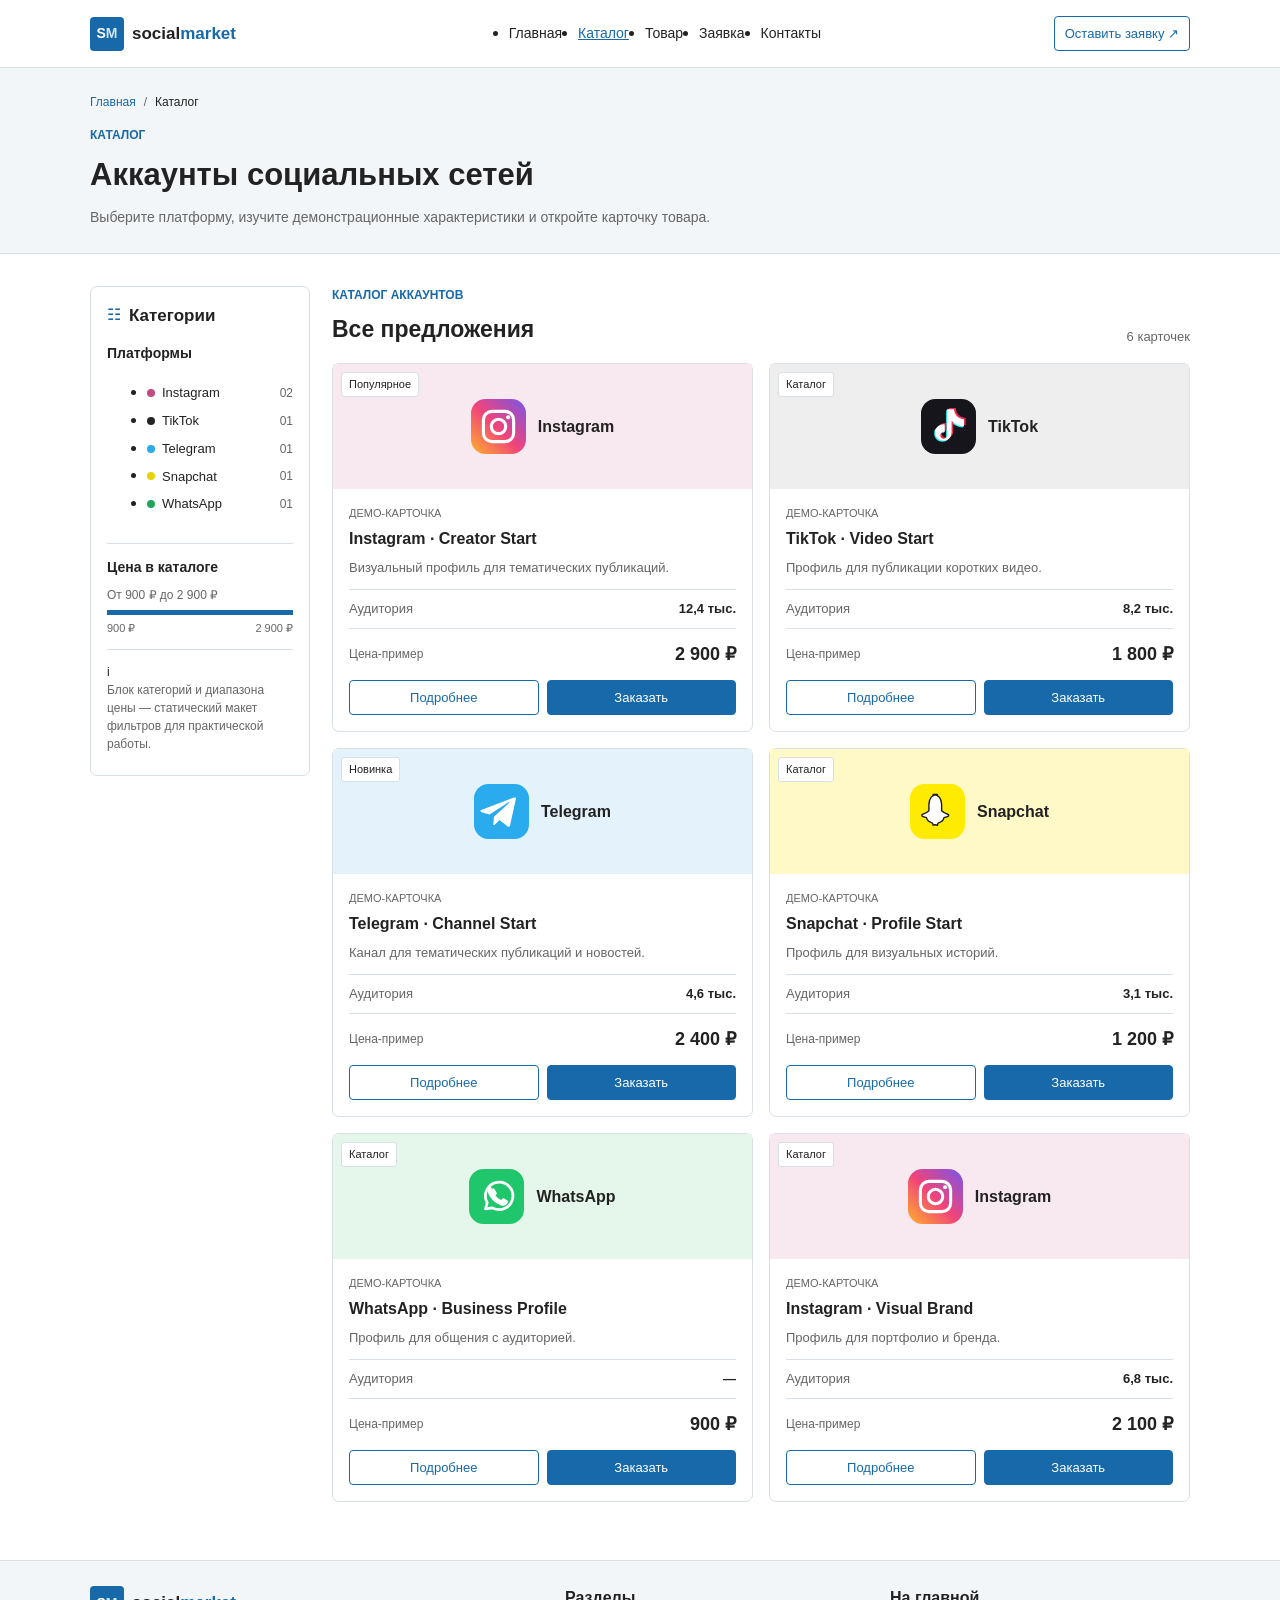
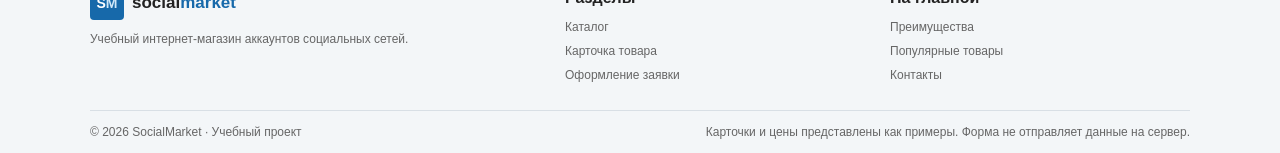
==== catalog.html @ cba3a488 "Add SocialMarket project" ====
<!DOCTYPE html>
<html lang="ru">
<head>
  <meta charset="UTF-8">
  <meta name="viewport" content="width=device-width, initial-scale=1.0">
  <meta name="description" content="Каталог демонстрационных карточек аккаунтов пяти социальных платформ.">
  <title>Каталог | SocialMarket</title>
  <link rel="stylesheet" href="css/style.css">
</head>
<body>
<header class="site-header">
  <div class="container site-header__inner">
    <a class="site-logo" href="index.html" aria-label="SocialMarket — главная страница">
      <span class="site-logo__mark" aria-hidden="true">S<span>M</span></span>
      <span class="site-logo__word">social<span>market</span></span>
    </a>
    <nav class="site-nav" aria-label="Основная навигация">
      <ul class="site-nav__list">
        <li><a class="site-nav__link " href="index.html">Главная</a></li>
        <li><a class="site-nav__link site-nav__link--active" aria-current="page" href="catalog.html">Каталог</a></li>
        <li><a class="site-nav__link " href="product.html">Товар</a></li>
        <li><a class="site-nav__link " href="order.html">Заявка</a></li>
        <li><a class="site-nav__link " href="contacts.html">Контакты</a></li>
      </ul>
    </nav>
    <a class="button button--small button--outline site-header__cta" href="order.html">Оставить заявку <span aria-hidden="true">↗</span></a>
  </div>
</header>
<main>
  <section class="page-intro">
    <div class="container">
      <nav class="breadcrumbs" aria-label="Хлебные крошки"><a href="index.html">Главная</a><span aria-hidden="true">/</span><span aria-current="page">Каталог</span></nav>
      <p class="eyebrow">КАТАЛОГ</p>
      <h1 class="page-intro__title">Аккаунты социальных сетей</h1>
      <p class="page-intro__text">Выберите платформу, изучите демонстрационные характеристики и откройте карточку товара.</p>
    </div>
  </section>
  <section class="section section--catalog">
    <div class="container catalog-layout">
      <aside class="catalog-filters" aria-labelledby="catalog-filters-title">
        <div class="catalog-filters__header"><span class="catalog-filters__icon" aria-hidden="true">☷</span><h2 id="catalog-filters-title">Категории</h2></div>
        <div class="catalog-filters__group">
          <h3>Платформы</h3>
          <ul class="category-list">
            <li><a href="#instagram-creator"><span class="category-list__dot category-list__dot--instagram"></span>Instagram <span>02</span></a></li>
            <li><a href="#tiktok-creator"><span class="category-list__dot category-list__dot--tiktok"></span>TikTok <span>01</span></a></li>
            <li><a href="#telegram-channel"><span class="category-list__dot category-list__dot--telegram"></span>Telegram <span>01</span></a></li>
            <li><a href="#snapchat-profile"><span class="category-list__dot category-list__dot--snapchat"></span>Snapchat <span>01</span></a></li>
            <li><a href="#whatsapp-business"><span class="category-list__dot category-list__dot--whatsapp"></span>WhatsApp <span>01</span></a></li>
          </ul>
        </div>
        <div class="catalog-filters__group catalog-filters__group--price">
          <h3>Цена в каталоге</h3>
          <p>От 900 ₽ до 2 900 ₽</p>
          <div class="price-range" aria-hidden="true"><span></span></div>
          <div class="price-range__labels"><span>900 ₽</span><span>2 900 ₽</span></div>
        </div>
        <div class="catalog-filters__note"><span aria-hidden="true">i</span><p>Блок категорий и диапазона цены — статический макет фильтров для практической работы.</p></div>
      </aside>
      <section class="catalog-products" aria-labelledby="catalog-products-title">
        <div class="catalog-products__header"><div><p class="eyebrow">КАТАЛОГ АККАУНТОВ</p><h2 id="catalog-products-title">Все предложения</h2></div><span class="catalog-products__count">6 карточек</span></div>
        <div class="products-grid products-grid--catalog">
          <article class="product-card" id="instagram-creator" data-platform="instagram">
  <div class="product-card__visual product-card__visual--instagram">
    <span class="product-card__badge">Популярное</span>
    <img class="product-card__icon" src="images/instagram.svg" alt="Иконка Instagram" width="76" height="76">
    <span class="product-card__platform">Instagram</span>
  </div>
  <div class="product-card__body">
    <p class="product-card__eyebrow">ДЕМО-КАРТОЧКА</p>
    <h3 class="product-card__title">Instagram · Creator Start</h3>
    <p class="product-card__description">Визуальный профиль для тематических публикаций.</p>
    <div class="product-card__facts">
      <span>Аудитория</span><strong>12,4 тыс.</strong>
    </div>
    <div class="product-card__bottom">
      <div class="product-card__price"><span>Цена-пример</span><strong>2 900 ₽</strong></div>
      <div class="product-card__actions">
        <a class="button button--small button--outline" href="product.html?item=instagram-creator">Подробнее</a>
        <button class="button button--small button--primary" type="button" data-open-dialog data-product="Instagram · Creator Start">Заказать</button>
      </div>
    </div>
  </div>
</article>
<article class="product-card" id="tiktok-creator" data-platform="tiktok">
  <div class="product-card__visual product-card__visual--tiktok">
    <span class="product-card__badge product-card__badge--muted">Каталог</span>
    <img class="product-card__icon" src="images/tiktok.svg" alt="Иконка TikTok" width="76" height="76">
    <span class="product-card__platform">TikTok</span>
  </div>
  <div class="product-card__body">
    <p class="product-card__eyebrow">ДЕМО-КАРТОЧКА</p>
    <h3 class="product-card__title">TikTok · Video Start</h3>
    <p class="product-card__description">Профиль для публикации коротких видео.</p>
    <div class="product-card__facts">
      <span>Аудитория</span><strong>8,2 тыс.</strong>
    </div>
    <div class="product-card__bottom">
      <div class="product-card__price"><span>Цена-пример</span><strong>1 800 ₽</strong></div>
      <div class="product-card__actions">
        <a class="button button--small button--outline" href="product.html?item=tiktok-creator">Подробнее</a>
        <button class="button button--small button--primary" type="button" data-open-dialog data-product="TikTok · Video Start">Заказать</button>
      </div>
    </div>
  </div>
</article>
<article class="product-card" id="telegram-channel" data-platform="telegram">
  <div class="product-card__visual product-card__visual--telegram">
    <span class="product-card__badge">Новинка</span>
    <img class="product-card__icon" src="images/telegram.svg" alt="Иконка Telegram" width="76" height="76">
    <span class="product-card__platform">Telegram</span>
  </div>
  <div class="product-card__body">
    <p class="product-card__eyebrow">ДЕМО-КАРТОЧКА</p>
    <h3 class="product-card__title">Telegram · Channel Start</h3>
    <p class="product-card__description">Канал для тематических публикаций и новостей.</p>
    <div class="product-card__facts">
      <span>Аудитория</span><strong>4,6 тыс.</strong>
    </div>
    <div class="product-card__bottom">
      <div class="product-card__price"><span>Цена-пример</span><strong>2 400 ₽</strong></div>
      <div class="product-card__actions">
        <a class="button button--small button--outline" href="product.html?item=telegram-channel">Подробнее</a>
        <button class="button button--small button--primary" type="button" data-open-dialog data-product="Telegram · Channel Start">Заказать</button>
      </div>
    </div>
  </div>
</article>
<article class="product-card" id="snapchat-profile" data-platform="snapchat">
  <div class="product-card__visual product-card__visual--snapchat">
    <span class="product-card__badge product-card__badge--muted">Каталог</span>
    <img class="product-card__icon" src="images/snapchat.svg" alt="Иконка Snapchat" width="76" height="76">
    <span class="product-card__platform">Snapchat</span>
  </div>
  <div class="product-card__body">
    <p class="product-card__eyebrow">ДЕМО-КАРТОЧКА</p>
    <h3 class="product-card__title">Snapchat · Profile Start</h3>
    <p class="product-card__description">Профиль для визуальных историй.</p>
    <div class="product-card__facts">
      <span>Аудитория</span><strong>3,1 тыс.</strong>
    </div>
    <div class="product-card__bottom">
      <div class="product-card__price"><span>Цена-пример</span><strong>1 200 ₽</strong></div>
      <div class="product-card__actions">
        <a class="button button--small button--outline" href="product.html?item=snapchat-profile">Подробнее</a>
        <button class="button button--small button--primary" type="button" data-open-dialog data-product="Snapchat · Profile Start">Заказать</button>
      </div>
    </div>
  </div>
</article>
<article class="product-card" id="whatsapp-business" data-platform="whatsapp">
  <div class="product-card__visual product-card__visual--whatsapp">
    <span class="product-card__badge product-card__badge--muted">Каталог</span>
    <img class="product-card__icon" src="images/whatsapp.svg" alt="Иконка WhatsApp" width="76" height="76">
    <span class="product-card__platform">WhatsApp</span>
  </div>
  <div class="product-card__body">
    <p class="product-card__eyebrow">ДЕМО-КАРТОЧКА</p>
    <h3 class="product-card__title">WhatsApp · Business Profile</h3>
    <p class="product-card__description">Профиль для общения с аудиторией.</p>
    <div class="product-card__facts">
      <span>Аудитория</span><strong>—</strong>
    </div>
    <div class="product-card__bottom">
      <div class="product-card__price"><span>Цена-пример</span><strong>900 ₽</strong></div>
      <div class="product-card__actions">
        <a class="button button--small button--outline" href="product.html?item=whatsapp-business">Подробнее</a>
        <button class="button button--small button--primary" type="button" data-open-dialog data-product="WhatsApp · Business Profile">Заказать</button>
      </div>
    </div>
  </div>
</article>
<article class="product-card" id="instagram-visual" data-platform="instagram">
  <div class="product-card__visual product-card__visual--instagram">
    <span class="product-card__badge product-card__badge--muted">Каталог</span>
    <img class="product-card__icon" src="images/instagram.svg" alt="Иконка Instagram" width="76" height="76">
    <span class="product-card__platform">Instagram</span>
  </div>
  <div class="product-card__body">
    <p class="product-card__eyebrow">ДЕМО-КАРТОЧКА</p>
    <h3 class="product-card__title">Instagram · Visual Brand</h3>
    <p class="product-card__description">Профиль для портфолио и бренда.</p>
    <div class="product-card__facts">
      <span>Аудитория</span><strong>6,8 тыс.</strong>
    </div>
    <div class="product-card__bottom">
      <div class="product-card__price"><span>Цена-пример</span><strong>2 100 ₽</strong></div>
      <div class="product-card__actions">
        <a class="button button--small button--outline" href="product.html?item=instagram-visual">Подробнее</a>
        <button class="button button--small button--primary" type="button" data-open-dialog data-product="Instagram · Visual Brand">Заказать</button>
      </div>
    </div>
  </div>
</article>
        </div>
      </section>
    </div>
  </section>
</main>
<footer class="site-footer">
  <div class="container site-footer__main">
    <div class="site-footer__brand">
      <a class="site-logo site-logo--footer" href="index.html" aria-label="SocialMarket — главная страница">
        <span class="site-logo__mark" aria-hidden="true">S<span>M</span></span>
        <span class="site-logo__word">social<span>market</span></span>
      </a>
      <p>Учебный интернет-магазин аккаунтов социальных сетей.</p>
    </div>
    <div class="site-footer__links">
      <span class="site-footer__label">Разделы</span>
      <a href="catalog.html">Каталог</a>
      <a href="product.html">Карточка товара</a>
      <a href="order.html">Оформление заявки</a>
    </div>
    <div class="site-footer__links">
      <span class="site-footer__label">На главной</span>
      <a href="index.html#advantages">Преимущества</a>
      <a href="index.html#popular">Популярные товары</a>
      <a href="index.html#contacts">Контакты</a>
    </div>
  </div>
  <div class="container site-footer__bottom">
    <span>© 2026 SocialMarket · Учебный проект</span>
    <span>Карточки и цены представлены как примеры. Форма не отправляет данные на сервер.</span>
  </div>
</footer>
<dialog class="order-dialog" id="order-dialog" aria-labelledby="order-dialog-title">
  <div class="order-dialog__header">
    <div>
      <p class="eyebrow">БЫСТРАЯ ЗАЯВКА</p>
      <h2 class="order-dialog__title" id="order-dialog-title">Оставить заявку</h2>
    </div>
    <button class="icon-button" type="button" data-close-dialog aria-label="Закрыть окно">×</button>
  </div>
  <p class="order-dialog__description">Заполните форму — появится подтверждение в демонстрационном режиме.</p>
  <form class="contact-form" data-request-form action="#" method="post">
  <input type="hidden" name="product" value="" data-selected-product>
  <div class="form-grid">
    <div class="form-field">
      <label for="catalog-modal-name">Имя</label>
      <input class="form-control" id="catalog-modal-name" name="name" type="text" placeholder="Как к вам обращаться?" minlength="2" maxlength="60" autocomplete="name" required>
    </div>
    <div class="form-field">
      <label for="catalog-modal-email">E-mail</label>
      <input class="form-control" id="catalog-modal-email" name="email" type="email" placeholder="example@mail.ru" autocomplete="email" required>
    </div>
    <div class="form-field">
      <label for="catalog-modal-phone">Телефон</label>
      <input class="form-control" id="catalog-modal-phone" name="phone" type="tel" inputmode="tel" placeholder="+7 900 000-00-00" pattern="[+0-9() -]{7,20}" title="Введите номер: цифры, пробелы, скобки, дефис и знак +." autocomplete="tel" required>
    </div>
    <div class="form-field">
      <label for="catalog-modal-date">Дата связи</label>
      <input class="form-control" id="catalog-modal-date" name="date" type="date" required>
    </div>
    <div class="form-field form-field--wide">
      <label for="catalog-modal-topic">Тема заявки</label>
      <select class="form-control" id="catalog-modal-topic" name="topic" required>
        <option value="" selected disabled>Выберите тему</option>
        <option value="account">Вопрос по аккаунту</option>
        <option value="catalog">Вопрос по каталогу</option>
        <option value="other">Другая тема</option>
      </select>
    </div>
    <div class="form-field form-field--wide">
      <label for="catalog-modal-comment">Комментарий</label>
      <textarea class="form-control form-control--textarea" id="catalog-modal-comment" name="comment" placeholder="Уточните ваш вопрос" minlength="4" maxlength="500" rows="4" required></textarea>
    </div>
    <div class="form-field form-field--wide">
      <label class="checkbox-field" for="catalog-modal-consent">
        <input id="catalog-modal-consent" name="consent" type="checkbox" required>
        <span>Согласен(на) на обработку данных для учебной демонстрации.</span>
      </label>
    </div>
  </div>
  <button class="button button--primary form-submit" type="submit">Отправить заявку <span aria-hidden="true">↗</span></button>
  <p class="form-message" data-form-message role="status" aria-live="polite"></p>
</form>
</dialog>
<script src="js/main.js"></script>
</body>
</html>
---- css/style.css ----
/* 1. Переменные проекта */
:root {
  --color-primary: #1769aa;
  --color-primary-dark: #12558c;
  --color-primary-light: #eaf3fa;
  --color-text: #222222;
  --color-text-light: #666666;
  --color-background: #ffffff;
  --color-section: #f3f6f8;
  --color-border: #d8dfe5;
  --color-error: #b42335;
  --color-success: #176b45;
  --space-small: 8px;
  --space-medium: 16px;
  --space-large: 24px;
  --radius-small: 4px;
  --radius-medium: 7px;
  --container-width: 1100px;
}

/* 2. Базовые стили */
* {
  box-sizing: border-box;
}

html {
  scroll-behavior: smooth;
}

body {
  margin: 0;
  color: var(--color-text);
  background: var(--color-background);
  font-family: Arial, Helvetica, sans-serif;
  font-size: 16px;
  line-height: 1.5;
}

img {
  display: block;
  max-width: 100%;
}

button,
input,
select,
textarea {
  font: inherit;
}

button {
  cursor: pointer;
}

a {
  color: var(--color-primary);
  text-decoration: none;
}

a:hover {
  color: var(--color-primary-dark);
  text-decoration: underline;
}

h1,
h2,
h3,
p {
  margin-top: 0;
}

.container {
  width: min(var(--container-width), calc(100% - 40px));
  margin: 0 auto;
}

/* 3. Ссылки, кнопки и состояния */
a:focus-visible,
button:focus-visible,
input:focus-visible,
select:focus-visible,
textarea:focus-visible {
  outline: 2px solid var(--color-primary);
  outline-offset: 3px;
}

.button {
  display: inline-block;
  padding: 9px 15px;
  border: 1px solid var(--color-primary);
  border-radius: var(--radius-small);
  color: #ffffff;
  background: var(--color-primary);
  font-size: 14px;
  text-align: center;
}

.button:hover {
  color: #ffffff;
  background: var(--color-primary-dark);
  text-decoration: none;
}

.button--secondary,
.button--outline {
  color: var(--color-primary);
  background: #ffffff;
}

.button--secondary:hover,
.button--outline:hover {
  color: var(--color-primary-dark);
  background: var(--color-primary-light);
}

.button--small {
  padding: 7px 10px;
  font-size: 13px;
}

.button--light {
  color: var(--color-primary-dark);
  background: #ffffff;
  border-color: #ffffff;
}

.button--light:hover {
  color: var(--color-primary-dark);
  background: var(--color-primary-light);
}

.button:disabled {
  color: #777777;
  background: #eeeeee;
  border-color: #cccccc;
  cursor: not-allowed;
}

.text-link {
  font-weight: 600;
}

.eyebrow {
  margin-bottom: 8px;
  color: var(--color-primary);
  font-size: 12px;
  font-weight: 700;
}

.eyebrow__dot {
  display: inline-block;
  width: 7px;
  height: 7px;
  margin-right: 5px;
  border-radius: 50%;
  background: var(--color-primary);
}

.eyebrow--light {
  color: #dcecff;
}

/* 4. Шапка и навигация. Flexbox используется для меню. */
.site-header {
  background: #ffffff;
  border-bottom: 1px solid var(--color-border);
}

.site-header__inner {
  display: flex;
  min-height: 66px;
  align-items: center;
  justify-content: space-between;
  gap: 20px;
}

.site-logo {
  display: inline-flex;
  align-items: center;
  gap: 8px;
  color: var(--color-text);
  font-weight: 700;
}

.site-logo:hover {
  color: var(--color-text);
  text-decoration: none;
}

.site-logo__mark {
  display: inline-flex;
  width: 34px;
  height: 34px;
  align-items: center;
  justify-content: center;
  border-radius: var(--radius-small);
  color: #ffffff;
  background: var(--color-primary);
  font-size: 14px;
}

.site-logo__mark span {
  color: #cfe7f8;
}

.site-logo__word {
  font-size: 17px;
}

.site-logo__word span {
  color: var(--color-primary);
}

.site-nav__list {
  display: flex;
  align-items: center;
  gap: 16px;
}

.site-nav__link {
  display: inline-block;
  padding: 7px 0;
  color: var(--color-text);
  font-size: 14px;
}

.site-nav__link:hover,
.site-nav__link--active {
  color: var(--color-primary);
  text-decoration: underline;
}

/* 5. Главная страница */
.hero {
  padding: 42px 0;
  background: var(--color-section);
}

.hero__layout {
  display: grid;
  grid-template-columns: 1fr 0.8fr;
  align-items: center;
  gap: 35px;
}

.hero__title {
  max-width: 600px;
  margin-bottom: 15px;
  font-size: 38px;
  line-height: 1.2;
}

.hero__title span {
  color: var(--color-primary);
}

.hero__text {
  max-width: 560px;
  margin-bottom: 20px;
  color: var(--color-text-light);
}

.hero__actions {
  display: flex;
  align-items: center;
  gap: 10px;
}

.hero__note {
  margin-top: 17px;
  color: var(--color-text-light);
  font-size: 13px;
}

.hero__note-icon {
  color: var(--color-success);
  font-weight: 700;
}

.hero-art {
  display: flex;
  min-height: 220px;
  align-items: center;
  justify-content: center;
}

.hero-art__orbit,
.hero-art__floating {
  display: none;
}

.hero-art__card {
  width: 300px;
  padding: 22px;
  border: 1px solid var(--color-border);
  border-radius: var(--radius-medium);
  background: #ffffff;
  text-align: center;
}

.hero-art__label {
  display: block;
  margin-bottom: 16px;
  color: var(--color-text-light);
  font-size: 12px;
}

.hero-art__icons {
  display: flex;
  justify-content: center;
  gap: 8px;
  margin-bottom: 15px;
}

.preview-icon {
  display: inline-flex;
  width: 40px;
  height: 40px;
  align-items: center;
  justify-content: center;
  border-radius: 5px;
  color: #ffffff;
  font-size: 22px;
}

.preview-icon--insta { background: #c34a82; }
.preview-icon--tiktok { background: #252525; }
.preview-icon--telegram { background: #2aabee; }
.preview-icon--snap { background: #e6d400; color: #222222; }
.preview-icon--whats { background: #20a75a; }

.hero-art__card strong,
.hero-art__small {
  display: block;
}

.hero-art__small {
  margin-top: 4px;
  color: var(--color-text-light);
  font-size: 12px;
}

.section {
  padding: 38px 0;
}

.section--white {
  background: #ffffff;
}

.section-heading {
  margin-bottom: 20px;
}

.section-heading--split {
  display: flex;
  align-items: end;
  justify-content: space-between;
  gap: 20px;
}

.section-heading__title {
  margin-bottom: 0;
  font-size: 27px;
}

.section-heading__text {
  max-width: 430px;
  margin-bottom: 0;
  color: var(--color-text-light);
  font-size: 14px;
}

.advantages-grid {
  display: grid;
  grid-template-columns: repeat(3, 1fr);
  gap: 15px;
}

.advantage-card {
  padding: 18px;
  border: 1px solid var(--color-border);
  border-radius: var(--radius-medium);
  background: #ffffff;
}

.advantage-card__number {
  display: inline-block;
  margin-bottom: 10px;
  color: var(--color-primary);
  font-weight: 700;
}

.advantage-card h3 {
  margin-bottom: 7px;
  font-size: 17px;
}

.advantage-card p {
  margin-bottom: 0;
  color: var(--color-text-light);
  font-size: 14px;
}

/* 6. Карточки товаров. Grid размещает карточки, Flexbox — содержимое. */
.products-grid {
  display: grid;
  grid-template-columns: repeat(3, 1fr);
  gap: 16px;
}

.product-card {
  position: relative;
  display: flex;
  flex-direction: column;
  border: 1px solid var(--color-border);
  border-radius: var(--radius-medium);
  background: #ffffff;
}

.product-card__visual {
  position: relative;
  display: flex;
  min-height: 125px;
  align-items: center;
  justify-content: center;
  gap: 12px;
  padding: 18px;
  background: #eef3f7;
}

.product-card__visual--instagram { background: #f8e8f0; }
.product-card__visual--tiktok { background: #eeeeee; }
.product-card__visual--telegram { background: #e4f3fb; }
.product-card__visual--snapchat { background: #fff9c7; }
.product-card__visual--whatsapp { background: #e5f6eb; }

.product-card__icon {
  width: 55px;
  height: 55px;
}

.product-card__platform {
  font-weight: 700;
}

.product-card__badge {
  position: absolute;
  top: 8px;
  left: 8px;
  padding: 3px 7px;
  border: 1px solid var(--color-border);
  border-radius: 3px;
  background: #ffffff;
  font-size: 11px;
}

.product-card__body {
  display: flex;
  flex: 1;
  flex-direction: column;
  padding: 16px;
}

.product-card__eyebrow {
  margin-bottom: 5px;
  color: var(--color-text-light);
  font-size: 11px;
}

.product-card__title {
  margin-bottom: 7px;
  font-size: 16px;
}

.product-card__description {
  margin-bottom: 12px;
  color: var(--color-text-light);
  font-size: 13px;
}

.product-card__facts {
  display: flex;
  justify-content: space-between;
  gap: 10px;
  padding: 9px 0;
  border-top: 1px solid var(--color-border);
  border-bottom: 1px solid var(--color-border);
  font-size: 13px;
}

.product-card__facts span {
  color: var(--color-text-light);
}

.product-card__bottom {
  margin-top: auto;
  padding-top: 12px;
}

.product-card__price {
  display: flex;
  align-items: center;
  justify-content: space-between;
  margin-bottom: 12px;
}

.product-card__price span {
  color: var(--color-text-light);
  font-size: 12px;
}

.product-card__price strong {
  font-size: 18px;
}

.product-card__actions {
  display: flex;
  gap: 8px;
}

.product-card__actions .button {
  flex: 1;
}

.contact-band {
  padding: 28px 0;
  color: #ffffff;
  background: var(--color-primary);
}

.contact-band__inner {
  display: flex;
  align-items: center;
  justify-content: space-between;
  gap: 20px;
}

.contact-band h2 {
  margin-bottom: 5px;
  color: #ffffff;
  font-size: 26px;
}

.contact-band p:not(.eyebrow) {
  margin-bottom: 0;
  color: #e1effa;
  font-size: 14px;
}

/* 7. Внутренние страницы и хлебные крошки */
.page-intro {
  padding: 25px 0;
  background: var(--color-section);
  border-bottom: 1px solid var(--color-border);
}

.page-intro--compact {
  padding-bottom: 25px;
}

.breadcrumbs {
  display: flex;
  gap: 8px;
  margin-bottom: 15px;
  color: var(--color-text-light);
  font-size: 12px;
}

.breadcrumbs a {
  color: var(--color-primary);
}

.breadcrumbs [aria-current="page"] {
  color: var(--color-text);
}

.page-intro__title {
  margin-bottom: 8px;
  font-size: 31px;
}

.page-intro__text {
  max-width: 680px;
  margin-bottom: 0;
  color: var(--color-text-light);
  font-size: 14px;
}

.section--catalog,
.section--product,
.section--order,
.section--contacts {
  padding-top: 32px;
}

/* 8. Каталог: боковой блок и список товаров через Grid */
.catalog-layout {
  display: grid;
  grid-template-columns: 220px 1fr;
  grid-template-areas: "filters products";
  align-items: start;
  gap: 22px;
}

.catalog-filters {
  grid-area: filters;
  padding: 16px;
  border: 1px solid var(--color-border);
  border-radius: var(--radius-medium);
  background: #ffffff;
}

.catalog-filters__header {
  display: flex;
  align-items: center;
  gap: 8px;
  margin-bottom: 15px;
}

.catalog-filters__header h2 {
  margin-bottom: 0;
  font-size: 17px;
}

.catalog-filters__icon {
  color: var(--color-primary);
}

.catalog-filters__group {
  padding-bottom: 13px;
  margin-bottom: 13px;
  border-bottom: 1px solid var(--color-border);
}

.catalog-filters__group h3 {
  margin-bottom: 8px;
  font-size: 14px;
}

.category-list {
  display: flex;
  flex-direction: column;
  gap: 5px;
}

.category-list a {
  display: flex;
  align-items: center;
  gap: 7px;
  color: var(--color-text);
  font-size: 13px;
}

.category-list a span:last-child {
  margin-left: auto;
  color: var(--color-text-light);
  font-size: 12px;
}

.category-list__dot {
  width: 8px;
  height: 8px;
  border-radius: 50%;
}

.category-list__dot--instagram { background: #c34a82; }
.category-list__dot--tiktok { background: #252525; }
.category-list__dot--telegram { background: #2aabee; }
.category-list__dot--snapchat { background: #e6d400; }
.category-list__dot--whatsapp { background: #20a75a; }

.catalog-filters__group--price p,
.catalog-filters__note p {
  margin-bottom: 6px;
  color: var(--color-text-light);
  font-size: 12px;
}

.price-range {
  height: 5px;
  background: #e3e7ea;
}

.price-range span {
  display: block;
  width: 100%;
  height: 5px;
  background: var(--color-primary);
}

.price-range__labels {
  display: flex;
  justify-content: space-between;
  margin-top: 5px;
  color: var(--color-text-light);
  font-size: 11px;
}

.catalog-filters__note {
  font-size: 12px;
}

.catalog-products {
  grid-area: products;
}

.catalog-products__header {
  display: flex;
  align-items: end;
  justify-content: space-between;
  margin-bottom: 17px;
}

.catalog-products__header h2 {
  margin-bottom: 0;
  font-size: 23px;
}

.catalog-products__count {
  color: var(--color-text-light);
  font-size: 13px;
}

.products-grid--catalog {
  grid-template-columns: repeat(2, 1fr);
}

/* 9. Страница товара и таблица */
.product-detail {
  display: grid;
  grid-template-columns: 0.8fr 1.2fr;
  border: 1px solid var(--color-border);
  border-radius: var(--radius-medium);
  background: #ffffff;
}

.product-detail__visual {
  display: flex;
  min-height: 300px;
  flex-direction: column;
  align-items: center;
  justify-content: center;
  gap: 12px;
  background: #eef3f7;
}

.product-detail__visual img {
  width: 130px;
  height: 130px;
}

.product-detail__label,
.product-detail__visual-caption {
  color: var(--color-text-light);
  font-size: 12px;
}

.product-detail__platform {
  font-weight: 700;
}

.product-detail__content {
  padding: 25px;
}

.breadcrumbs--inside {
  margin-bottom: 17px;
}

.product-detail__title {
  margin-bottom: 10px;
  font-size: 25px;
}

.product-detail__description {
  color: var(--color-text-light);
  font-size: 14px;
}

.product-detail__quickfacts {
  display: grid;
  grid-template-columns: repeat(2, 1fr);
  gap: 12px;
  margin: 18px 0;
}

.product-detail__quickfacts div {
  padding: 12px;
  background: var(--color-section);
}

.product-detail__quickfacts span,
.product-detail__purchase span {
  display: block;
  margin-bottom: 4px;
  color: var(--color-text-light);
  font-size: 12px;
}

.product-detail__purchase {
  display: flex;
  align-items: center;
  justify-content: space-between;
  gap: 15px;
  padding-top: 15px;
  border-top: 1px solid var(--color-border);
}

.product-detail__purchase strong {
  font-size: 23px;
}

.specifications {
  margin-top: 35px;
}

.specifications__aside {
  color: var(--color-text-light);
  font-size: 12px;
}

.table-wrap {
  border: 1px solid var(--color-border);
}

.specifications-table {
  width: 100%;
  border-collapse: collapse;
  text-align: left;
}

.specifications-table caption {
  padding: 12px;
  background: var(--color-section);
  text-align: left;
}

.specifications-table th,
.specifications-table td {
  padding: 11px 14px;
  border-bottom: 1px solid var(--color-border);
  font-size: 14px;
}

.specifications-table thead {
  background: var(--color-section);
}

.specifications-table tbody th {
  width: 38%;
  font-weight: 600;
}

.specifications__actions {
  display: flex;
  justify-content: space-between;
  gap: 15px;
  margin-top: 15px;
}

/* 10. Форма заявки */
.order-layout {
  display: grid;
  grid-template-columns: 0.75fr 1.25fr;
  align-items: start;
  gap: 20px;
}

.order-aside {
  padding: 22px;
  color: #ffffff;
  background: var(--color-primary);
  border-radius: var(--radius-medium);
}

.order-aside__icon {
  display: block;
  margin-bottom: 10px;
  font-size: 23px;
}

.order-aside h2 {
  margin-bottom: 10px;
  color: #ffffff;
  font-size: 23px;
}

.order-aside p:not(.eyebrow) {
  color: #e3eef7;
  font-size: 14px;
}

.order-aside__link {
  color: #ffffff;
  font-size: 13px;
}

.order-form-card {
  padding: 22px;
  border: 1px solid var(--color-border);
  border-radius: var(--radius-medium);
  background: #ffffff;
}

.order-form-card__heading {
  display: flex;
  justify-content: space-between;
  align-items: baseline;
  gap: 12px;
  margin-bottom: 18px;
}

.order-form-card__heading h2 {
  margin-bottom: 0;
  font-size: 21px;
}

.required-note {
  color: var(--color-text-light);
  font-size: 12px;
}

.form-grid {
  display: grid;
  grid-template-columns: repeat(2, 1fr);
  gap: 14px;
}

.form-field--wide {
  grid-column: 1 / -1;
}

.form-field label:not(.checkbox-field) {
  display: block;
  margin-bottom: 5px;
  font-size: 13px;
  font-weight: 600;
}

.form-control {
  display: block;
  width: 100%;
  min-height: 38px;
  padding: 8px 10px;
  border: 1px solid #cbd3da;
  border-radius: var(--radius-small);
  color: var(--color-text);
  background: #ffffff;
}

.form-control:hover {
  border-color: var(--color-primary);
}

.form-control:focus {
  border-color: var(--color-primary);
}

.form-control[aria-invalid="true"] {
  border-color: var(--color-error);
  background: #fff7f7;
}

.form-control--textarea {
  min-height: 90px;
  resize: vertical;
}

.checkbox-field {
  display: flex;
  align-items: flex-start;
  gap: 8px;
  font-size: 13px;
}

.checkbox-field input {
  margin-top: 4px;
}

.checkbox-field input[aria-invalid="true"] {
  outline: 1px solid var(--color-error);
}

.form-submit {
  margin-top: 16px;
}

.form-message {
  display: none;
  margin-top: 12px;
  padding: 10px;
  color: var(--color-success);
  background: #eaf7ef;
  border: 1px solid #b8dec7;
}

.form-message.is-visible {
  display: block;
}

/* 11. Контакты */
.contacts-layout {
  display: grid;
  grid-template-columns: 1fr 1fr;
  gap: 20px;
}

.contacts-card {
  padding: 22px;
  border: 1px solid var(--color-border);
  border-radius: var(--radius-medium);
  background: #ffffff;
}

.contacts-card--primary {
  background: var(--color-section);
}

.contacts-card__icon {
  margin-bottom: 10px;
  color: var(--color-primary);
  font-size: 24px;
}

.contacts-card h2 {
  margin-bottom: 9px;
  font-size: 23px;
}

.contacts-card p:not(.eyebrow) {
  color: var(--color-text-light);
  font-size: 14px;
}

.contacts-info__item {
  display: flex;
  gap: 12px;
  padding: 14px 0;
  border-bottom: 1px solid var(--color-border);
}

.contacts-info__item:last-child {
  border-bottom: 0;
}

.contacts-info__number {
  color: var(--color-primary);
  font-weight: 700;
}

.contacts-info h3 {
  margin-bottom: 5px;
  font-size: 16px;
}

.contacts-info p {
  margin-bottom: 6px;
  color: var(--color-text-light);
  font-size: 13px;
}

/* 12. Подвал сайта */
.site-footer {
  margin-top: 20px;
  border-top: 1px solid var(--color-border);
  background: var(--color-section);
}

.site-footer__main {
  display: grid;
  grid-template-columns: 1.5fr 1fr 1fr;
  gap: 25px;
  padding-top: 25px;
  padding-bottom: 20px;
}

.site-logo--footer {
  margin-bottom: 10px;
}

.site-footer__brand p,
.site-footer__links a,
.site-footer__bottom {
  color: var(--color-text-light);
  font-size: 12px;
}

.site-footer__label {
  display: block;
  margin-bottom: 8px;
  font-weight: 700;
}

.site-footer__links a {
  display: block;
  margin-bottom: 6px;
}

.site-footer__bottom {
  display: flex;
  justify-content: space-between;
  gap: 15px;
  padding-top: 12px;
  padding-bottom: 12px;
  border-top: 1px solid var(--color-border);
}

/* 13. Модальное окно */
.order-dialog {
  width: 620px;
  max-width: calc(100% - 30px);
  max-height: 90vh;
  overflow: auto;
  padding: 22px;
  border: 1px solid var(--color-border);
  border-radius: var(--radius-medium);
  background: #ffffff;
}

.order-dialog::backdrop {
  background: rgba(0, 0, 0, 0.45);
}

.order-dialog__header {
  display: flex;
  align-items: flex-start;
  justify-content: space-between;
  gap: 15px;
}

.order-dialog__title {
  margin-bottom: 0;
  font-size: 24px;
}

.order-dialog__description {
  margin: 10px 0 18px;
  color: var(--color-text-light);
  font-size: 14px;
}

.icon-button {
  width: 34px;
  height: 34px;
  border: 1px solid var(--color-border);
  border-radius: var(--radius-small);
  background: #ffffff;
  font-size: 20px;
}

.icon-button:hover {
  background: var(--color-section);
}
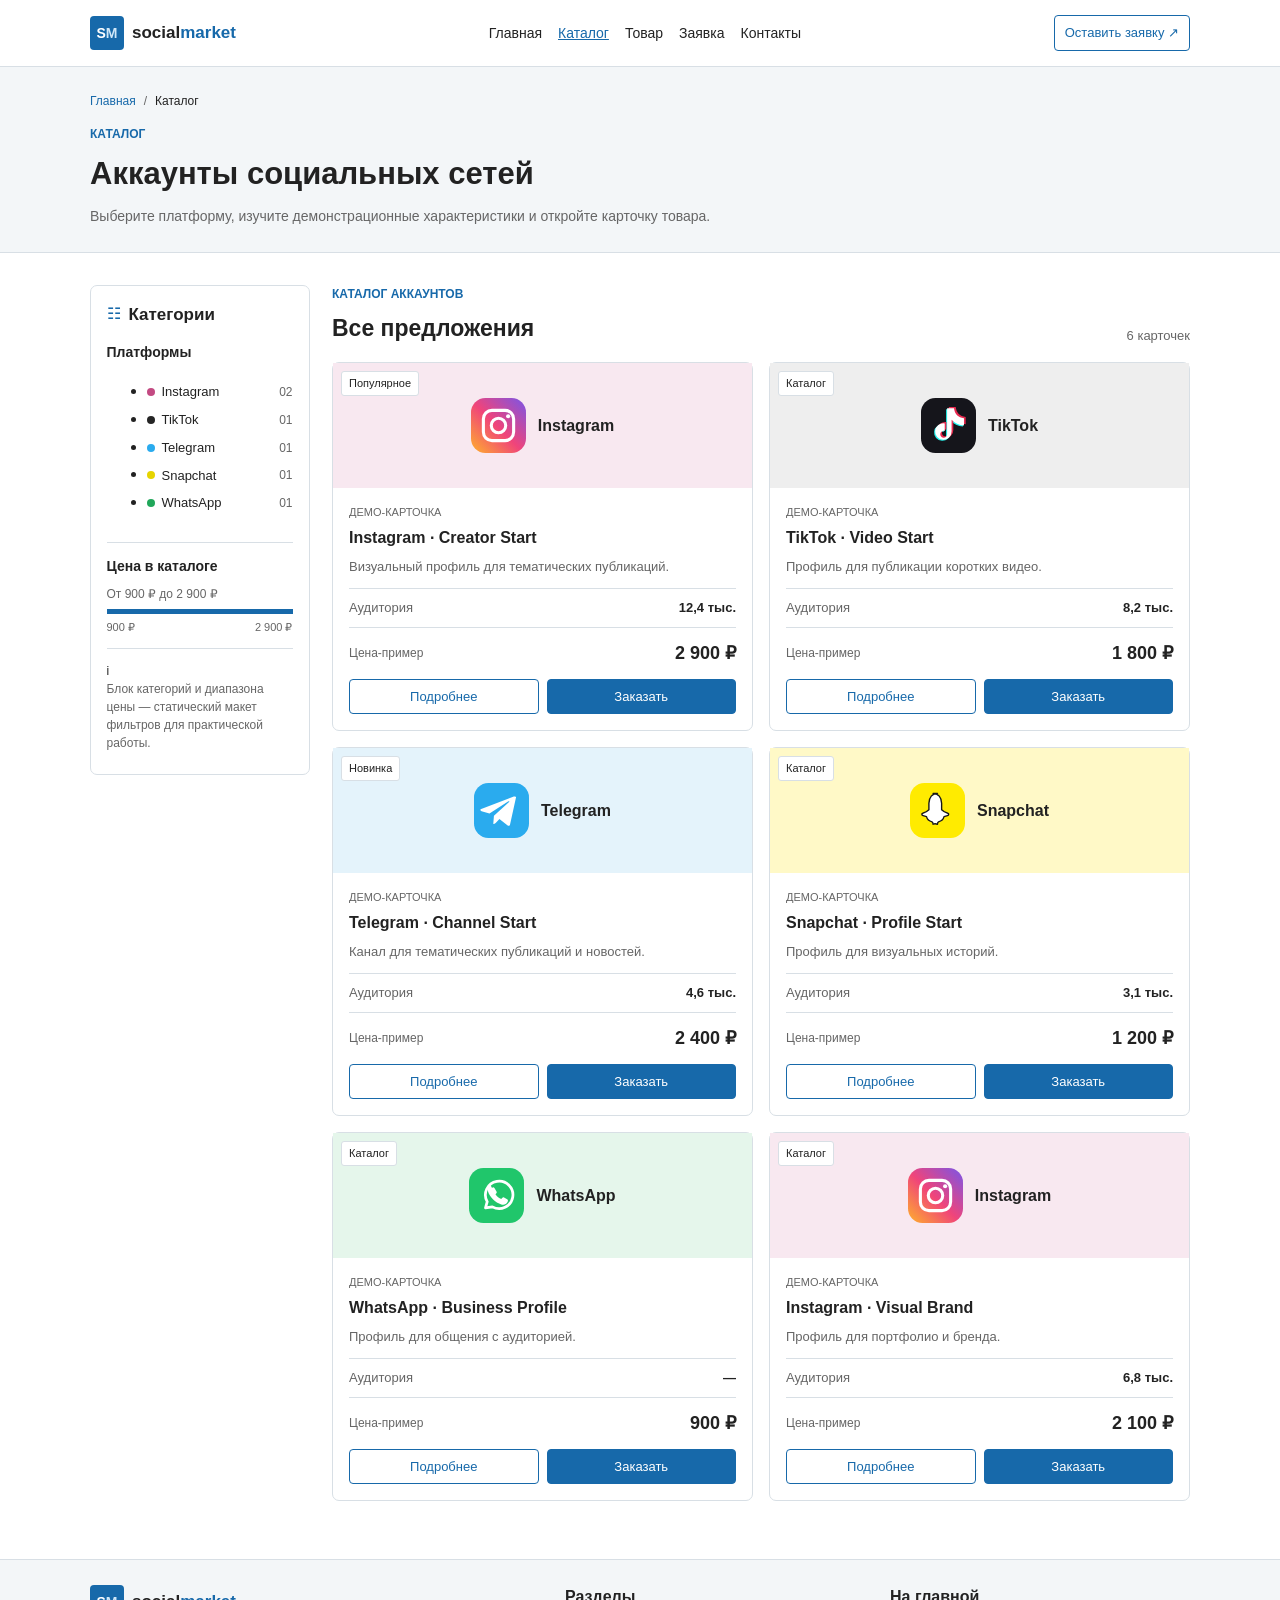
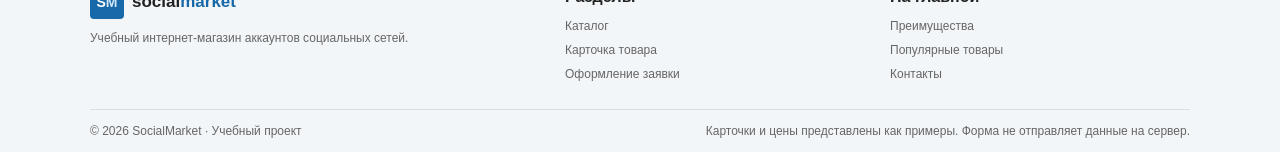
==== commit f582dabe: "refactor: apply BEM and finalize project" ====
--- a/catalog.html
+++ b/catalog.html
@@ -11,16 +11,16 @@
 <header class="site-header">
   <div class="container site-header__inner">
     <a class="site-logo" href="index.html" aria-label="SocialMarket — главная страница">
-      <span class="site-logo__mark" aria-hidden="true">S<span>M</span></span>
-      <span class="site-logo__word">social<span>market</span></span>
+      <span class="site-logo__mark" aria-hidden="true">S<span class="site-logo__mark-accent">M</span></span>
+      <span class="site-logo__word">social<span class="site-logo__word-accent">market</span></span>
     </a>
     <nav class="site-nav" aria-label="Основная навигация">
       <ul class="site-nav__list">
-        <li><a class="site-nav__link " href="index.html">Главная</a></li>
-        <li><a class="site-nav__link site-nav__link--active" aria-current="page" href="catalog.html">Каталог</a></li>
-        <li><a class="site-nav__link " href="product.html">Товар</a></li>
-        <li><a class="site-nav__link " href="order.html">Заявка</a></li>
-        <li><a class="site-nav__link " href="contacts.html">Контакты</a></li>
+        <li class="site-nav__item"><a class="site-nav__link " href="index.html">Главная</a></li>
+        <li class="site-nav__item"><a class="site-nav__link site-nav__link--active" aria-current="page" href="catalog.html">Каталог</a></li>
+        <li class="site-nav__item"><a class="site-nav__link " href="product.html">Товар</a></li>
+        <li class="site-nav__item"><a class="site-nav__link " href="order.html">Заявка</a></li>
+        <li class="site-nav__item"><a class="site-nav__link " href="contacts.html">Контакты</a></li>
       </ul>
     </nav>
     <a class="button button--small button--outline site-header__cta" href="order.html">Оставить заявку <span aria-hidden="true">↗</span></a>
@@ -29,7 +29,7 @@
 <main>
   <section class="page-intro">
     <div class="container">
-      <nav class="breadcrumbs" aria-label="Хлебные крошки"><a href="index.html">Главная</a><span aria-hidden="true">/</span><span aria-current="page">Каталог</span></nav>
+      <nav class="breadcrumbs" aria-label="Хлебные крошки"><a class="breadcrumbs__link" href="index.html">Главная</a><span class="breadcrumbs__separator" aria-hidden="true">/</span><span class="breadcrumbs__current" aria-current="page">Каталог</span></nav>
       <p class="eyebrow">КАТАЛОГ</p>
       <h1 class="page-intro__title">Аккаунты социальных сетей</h1>
       <p class="page-intro__text">Выберите платформу, изучите демонстрационные характеристики и откройте карточку товара.</p>
@@ -38,19 +38,19 @@
   <section class="section section--catalog">
     <div class="container catalog-layout">
       <aside class="catalog-filters" aria-labelledby="catalog-filters-title">
-        <div class="catalog-filters__header"><span class="catalog-filters__icon" aria-hidden="true">☷</span><h2 id="catalog-filters-title">Категории</h2></div>
+        <div class="catalog-filters__header"><span class="catalog-filters__icon" aria-hidden="true">☷</span><h2 class="catalog-filters__title" id="catalog-filters-title">Категории</h2></div>
         <div class="catalog-filters__group">
-          <h3>Платформы</h3>
+          <h3 class="catalog-filters__group-title">Платформы</h3>
           <ul class="category-list">
-            <li><a href="#instagram-creator"><span class="category-list__dot category-list__dot--instagram"></span>Instagram <span>02</span></a></li>
-            <li><a href="#tiktok-creator"><span class="category-list__dot category-list__dot--tiktok"></span>TikTok <span>01</span></a></li>
-            <li><a href="#telegram-channel"><span class="category-list__dot category-list__dot--telegram"></span>Telegram <span>01</span></a></li>
-            <li><a href="#snapchat-profile"><span class="category-list__dot category-list__dot--snapchat"></span>Snapchat <span>01</span></a></li>
-            <li><a href="#whatsapp-business"><span class="category-list__dot category-list__dot--whatsapp"></span>WhatsApp <span>01</span></a></li>
+            <li class="category-list__item"><a class="category-list__link" href="#instagram-creator"><span class="category-list__dot category-list__dot--instagram"></span>Instagram <span class="category-list__count">02</span></a></li>
+            <li class="category-list__item"><a class="category-list__link" href="#tiktok-creator"><span class="category-list__dot category-list__dot--tiktok"></span>TikTok <span class="category-list__count">01</span></a></li>
+            <li class="category-list__item"><a class="category-list__link" href="#telegram-channel"><span class="category-list__dot category-list__dot--telegram"></span>Telegram <span class="category-list__count">01</span></a></li>
+            <li class="category-list__item"><a class="category-list__link" href="#snapchat-profile"><span class="category-list__dot category-list__dot--snapchat"></span>Snapchat <span class="category-list__count">01</span></a></li>
+            <li class="category-list__item"><a class="category-list__link" href="#whatsapp-business"><span class="category-list__dot category-list__dot--whatsapp"></span>WhatsApp <span class="category-list__count">01</span></a></li>
           </ul>
         </div>
         <div class="catalog-filters__group catalog-filters__group--price">
-          <h3>Цена в каталоге</h3>
+          <h3 class="catalog-filters__group-title">Цена в каталоге</h3>
           <p>От 900 ₽ до 2 900 ₽</p>
           <div class="price-range" aria-hidden="true"><span></span></div>
           <div class="price-range__labels"><span>900 ₽</span><span>2 900 ₽</span></div>
@@ -58,7 +58,7 @@
         <div class="catalog-filters__note"><span aria-hidden="true">i</span><p>Блок категорий и диапазона цены — статический макет фильтров для практической работы.</p></div>
       </aside>
       <section class="catalog-products" aria-labelledby="catalog-products-title">
-        <div class="catalog-products__header"><div><p class="eyebrow">КАТАЛОГ АККАУНТОВ</p><h2 id="catalog-products-title">Все предложения</h2></div><span class="catalog-products__count">6 карточек</span></div>
+        <div class="catalog-products__header"><div><p class="eyebrow">КАТАЛОГ АККАУНТОВ</p><h2 class="catalog-products__title" id="catalog-products-title">Все предложения</h2></div><span class="catalog-products__count">6 карточек</span></div>
         <div class="products-grid products-grid--catalog">
           <article class="product-card" id="instagram-creator" data-platform="instagram">
   <div class="product-card__visual product-card__visual--instagram">
@@ -201,8 +201,8 @@
   <div class="container site-footer__main">
     <div class="site-footer__brand">
       <a class="site-logo site-logo--footer" href="index.html" aria-label="SocialMarket — главная страница">
-        <span class="site-logo__mark" aria-hidden="true">S<span>M</span></span>
-        <span class="site-logo__word">social<span>market</span></span>
+        <span class="site-logo__mark" aria-hidden="true">S<span class="site-logo__mark-accent">M</span></span>
+        <span class="site-logo__word">social<span class="site-logo__word-accent">market</span></span>
       </a>
       <p>Учебный интернет-магазин аккаунтов социальных сетей.</p>
     </div>
@@ -233,47 +233,47 @@
     <button class="icon-button" type="button" data-close-dialog aria-label="Закрыть окно">×</button>
   </div>
   <p class="order-dialog__description">Заполните форму — появится подтверждение в демонстрационном режиме.</p>
-  <form class="contact-form" data-request-form action="#" method="post">
+  <form class="order-form" data-request-form action="#" method="post">
   <input type="hidden" name="product" value="" data-selected-product>
-  <div class="form-grid">
-    <div class="form-field">
-      <label for="catalog-modal-name">Имя</label>
-      <input class="form-control" id="catalog-modal-name" name="name" type="text" placeholder="Как к вам обращаться?" minlength="2" maxlength="60" autocomplete="name" required>
-    </div>
-    <div class="form-field">
-      <label for="catalog-modal-email">E-mail</label>
-      <input class="form-control" id="catalog-modal-email" name="email" type="email" placeholder="example@mail.ru" autocomplete="email" required>
-    </div>
-    <div class="form-field">
-      <label for="catalog-modal-phone">Телефон</label>
-      <input class="form-control" id="catalog-modal-phone" name="phone" type="tel" inputmode="tel" placeholder="+7 900 000-00-00" pattern="[+0-9() -]{7,20}" title="Введите номер: цифры, пробелы, скобки, дефис и знак +." autocomplete="tel" required>
-    </div>
-    <div class="form-field">
-      <label for="catalog-modal-date">Дата связи</label>
-      <input class="form-control" id="catalog-modal-date" name="date" type="date" required>
-    </div>
-    <div class="form-field form-field--wide">
-      <label for="catalog-modal-topic">Тема заявки</label>
-      <select class="form-control" id="catalog-modal-topic" name="topic" required>
+  <div class="order-form__grid">
+    <div class="order-form__field">
+      <label class="order-form__label" for="catalog-modal-name">Имя</label>
+      <input class="order-form__input" id="catalog-modal-name" name="name" type="text" placeholder="Как к вам обращаться?" minlength="2" maxlength="60" autocomplete="name" required>
+    </div>
+    <div class="order-form__field">
+      <label class="order-form__label" for="catalog-modal-email">E-mail</label>
+      <input class="order-form__input" id="catalog-modal-email" name="email" type="email" placeholder="example@mail.ru" autocomplete="email" required>
+    </div>
+    <div class="order-form__field">
+      <label class="order-form__label" for="catalog-modal-phone">Телефон</label>
+      <input class="order-form__input" id="catalog-modal-phone" name="phone" type="tel" inputmode="tel" placeholder="+7 900 000-00-00" pattern="[+0-9() -]{7,20}" title="Введите номер: цифры, пробелы, скобки, дефис и знак +." autocomplete="tel" required>
+    </div>
+    <div class="order-form__field">
+      <label class="order-form__label" for="catalog-modal-date">Дата связи</label>
+      <input class="order-form__input" id="catalog-modal-date" name="date" type="date" required>
+    </div>
+    <div class="order-form__field order-form__field--wide">
+      <label class="order-form__label" for="catalog-modal-topic">Тема заявки</label>
+      <select class="order-form__select" id="catalog-modal-topic" name="topic" required>
         <option value="" selected disabled>Выберите тему</option>
         <option value="account">Вопрос по аккаунту</option>
         <option value="catalog">Вопрос по каталогу</option>
         <option value="other">Другая тема</option>
       </select>
     </div>
-    <div class="form-field form-field--wide">
-      <label for="catalog-modal-comment">Комментарий</label>
-      <textarea class="form-control form-control--textarea" id="catalog-modal-comment" name="comment" placeholder="Уточните ваш вопрос" minlength="4" maxlength="500" rows="4" required></textarea>
-    </div>
-    <div class="form-field form-field--wide">
-      <label class="checkbox-field" for="catalog-modal-consent">
+    <div class="order-form__field order-form__field--wide">
+      <label class="order-form__label" for="catalog-modal-comment">Комментарий</label>
+      <textarea class="order-form__textarea" id="catalog-modal-comment" name="comment" placeholder="Уточните ваш вопрос" minlength="4" maxlength="500" rows="4" required></textarea>
+    </div>
+    <div class="order-form__field order-form__field--wide">
+      <label class="order-form__checkbox" for="catalog-modal-consent">
         <input id="catalog-modal-consent" name="consent" type="checkbox" required>
         <span>Согласен(на) на обработку данных для учебной демонстрации.</span>
       </label>
     </div>
   </div>
-  <button class="button button--primary form-submit" type="submit">Отправить заявку <span aria-hidden="true">↗</span></button>
-  <p class="form-message" data-form-message role="status" aria-live="polite"></p>
+  <button class="button button--primary order-form__submit" type="submit">Отправить заявку <span aria-hidden="true">↗</span></button>
+  <p class="order-form__message" data-form-message role="status" aria-live="polite"></p>
 </form>
 </dialog>
 <script src="js/main.js"></script>
--- a/css/style.css
+++ b/css/style.css
@@ -199,7 +199,7 @@
   font-size: 14px;
 }
 
-.site-logo__mark span {
+.site-logo__mark-accent {
   color: #cfe7f8;
 }
 
@@ -207,14 +207,21 @@
   font-size: 17px;
 }
 
-.site-logo__word span {
+.site-logo__word-accent {
   color: var(--color-primary);
 }
 
 .site-nav__list {
   display: flex;
+  margin: 0;
+  padding: 0;
+  list-style: none;
   align-items: center;
   gap: 16px;
+}
+
+.site-nav__item {
+  margin: 0;
 }
 
 .site-nav__link {
@@ -250,7 +257,7 @@
   line-height: 1.2;
 }
 
-.hero__title span {
+.hero__title-accent {
   color: var(--color-primary);
 }
 
@@ -567,12 +574,16 @@
   font-size: 12px;
 }
 
-.breadcrumbs a {
+.breadcrumbs__link {
   color: var(--color-primary);
 }
 
-.breadcrumbs [aria-current="page"] {
+.breadcrumbs__current {
   color: var(--color-text);
+}
+
+.breadcrumbs__separator {
+  color: var(--color-text-light);
 }
 
 .page-intro__title {
@@ -604,6 +615,9 @@
 }
 
 .catalog-filters {
+  position: sticky;
+  top: 16px;
+  z-index: 5;
   grid-area: filters;
   padding: 16px;
   border: 1px solid var(--color-border);
@@ -618,7 +632,7 @@
   margin-bottom: 15px;
 }
 
-.catalog-filters__header h2 {
+.catalog-filters__title {
   margin-bottom: 0;
   font-size: 17px;
 }
@@ -633,7 +647,7 @@
   border-bottom: 1px solid var(--color-border);
 }
 
-.catalog-filters__group h3 {
+.catalog-filters__group-title {
   margin-bottom: 8px;
   font-size: 14px;
 }
@@ -644,7 +658,7 @@
   gap: 5px;
 }
 
-.category-list a {
+.category-list__link {
   display: flex;
   align-items: center;
   gap: 7px;
@@ -652,7 +666,7 @@
   font-size: 13px;
 }
 
-.category-list a span:last-child {
+.category-list__count {
   margin-left: auto;
   color: var(--color-text-light);
   font-size: 12px;
@@ -712,7 +726,7 @@
   margin-bottom: 17px;
 }
 
-.catalog-products__header h2 {
+.catalog-products__title {
   margin-bottom: 0;
   font-size: 23px;
 }
@@ -745,7 +759,7 @@
   background: #eef3f7;
 }
 
-.product-detail__visual img {
+.product-detail__image {
   width: 130px;
   height: 130px;
 }
@@ -785,7 +799,7 @@
   margin: 18px 0;
 }
 
-.product-detail__quickfacts div {
+.product-detail__fact {
   padding: 12px;
   background: var(--color-section);
 }
@@ -860,6 +874,10 @@
 }
 
 /* 10. Форма заявки */
+.order-form {
+  width: 100%;
+}
+
 .order-layout {
   display: grid;
   grid-template-columns: 0.75fr 1.25fr;
@@ -880,13 +898,13 @@
   font-size: 23px;
 }
 
-.order-aside h2 {
+.order-aside__title {
   margin-bottom: 10px;
   color: #ffffff;
   font-size: 23px;
 }
 
-.order-aside p:not(.eyebrow) {
+.order-aside__text {
   color: #e3eef7;
   font-size: 14px;
 }
@@ -911,7 +929,7 @@
   margin-bottom: 18px;
 }
 
-.order-form-card__heading h2 {
+.order-form-card__title {
   margin-bottom: 0;
   font-size: 21px;
 }
@@ -921,24 +939,30 @@
   font-size: 12px;
 }
 
-.form-grid {
+.order-form__field {
+  min-width: 0;
+}
+
+.order-form__grid {
   display: grid;
   grid-template-columns: repeat(2, 1fr);
   gap: 14px;
 }
 
-.form-field--wide {
+.order-form__field--wide {
   grid-column: 1 / -1;
 }
 
-.form-field label:not(.checkbox-field) {
+.order-form__label {
   display: block;
   margin-bottom: 5px;
   font-size: 13px;
   font-weight: 600;
 }
 
-.form-control {
+.order-form__input,
+.order-form__select,
+.order-form__textarea {
   display: block;
   width: 100%;
   min-height: 38px;
@@ -949,44 +973,50 @@
   background: #ffffff;
 }
 
-.form-control:hover {
+.order-form__input:hover,
+.order-form__select:hover,
+.order-form__textarea:hover {
   border-color: var(--color-primary);
 }
 
-.form-control:focus {
+.order-form__input:focus-visible,
+.order-form__select:focus-visible,
+.order-form__textarea:focus-visible {
   border-color: var(--color-primary);
 }
 
-.form-control[aria-invalid="true"] {
+.order-form__input[aria-invalid="true"],
+.order-form__select[aria-invalid="true"],
+.order-form__textarea[aria-invalid="true"] {
   border-color: var(--color-error);
   background: #fff7f7;
 }
 
-.form-control--textarea {
+.order-form__textarea {
   min-height: 90px;
   resize: vertical;
 }
 
-.checkbox-field {
+.order-form__checkbox {
   display: flex;
   align-items: flex-start;
   gap: 8px;
   font-size: 13px;
 }
 
-.checkbox-field input {
+.order-form__checkbox input {
   margin-top: 4px;
 }
 
-.checkbox-field input[aria-invalid="true"] {
+.order-form__checkbox input[aria-invalid="true"] {
   outline: 1px solid var(--color-error);
 }
 
-.form-submit {
+.order-form__submit {
   margin-top: 16px;
 }
 
-.form-message {
+.order-form__message {
   display: none;
   margin-top: 12px;
   padding: 10px;
@@ -995,7 +1025,7 @@
   border: 1px solid #b8dec7;
 }
 
-.form-message.is-visible {
+.order-form__message--visible {
   display: block;
 }
 
@@ -1023,12 +1053,12 @@
   font-size: 24px;
 }
 
-.contacts-card h2 {
+.contacts-card__title {
   margin-bottom: 9px;
   font-size: 23px;
 }
 
-.contacts-card p:not(.eyebrow) {
+.contacts-card__text {
   color: var(--color-text-light);
   font-size: 14px;
 }
@@ -1049,12 +1079,12 @@
   font-weight: 700;
 }
 
-.contacts-info h3 {
+.contacts-info__title {
   margin-bottom: 5px;
   font-size: 16px;
 }
 
-.contacts-info p {
+.contacts-info__text {
   margin-bottom: 6px;
   color: var(--color-text-light);
   font-size: 13px;
@@ -1108,6 +1138,8 @@
 
 /* 13. Модальное окно */
 .order-dialog {
+  position: fixed;
+  z-index: 1000;
   width: 620px;
   max-width: calc(100% - 30px);
   max-height: 90vh;
